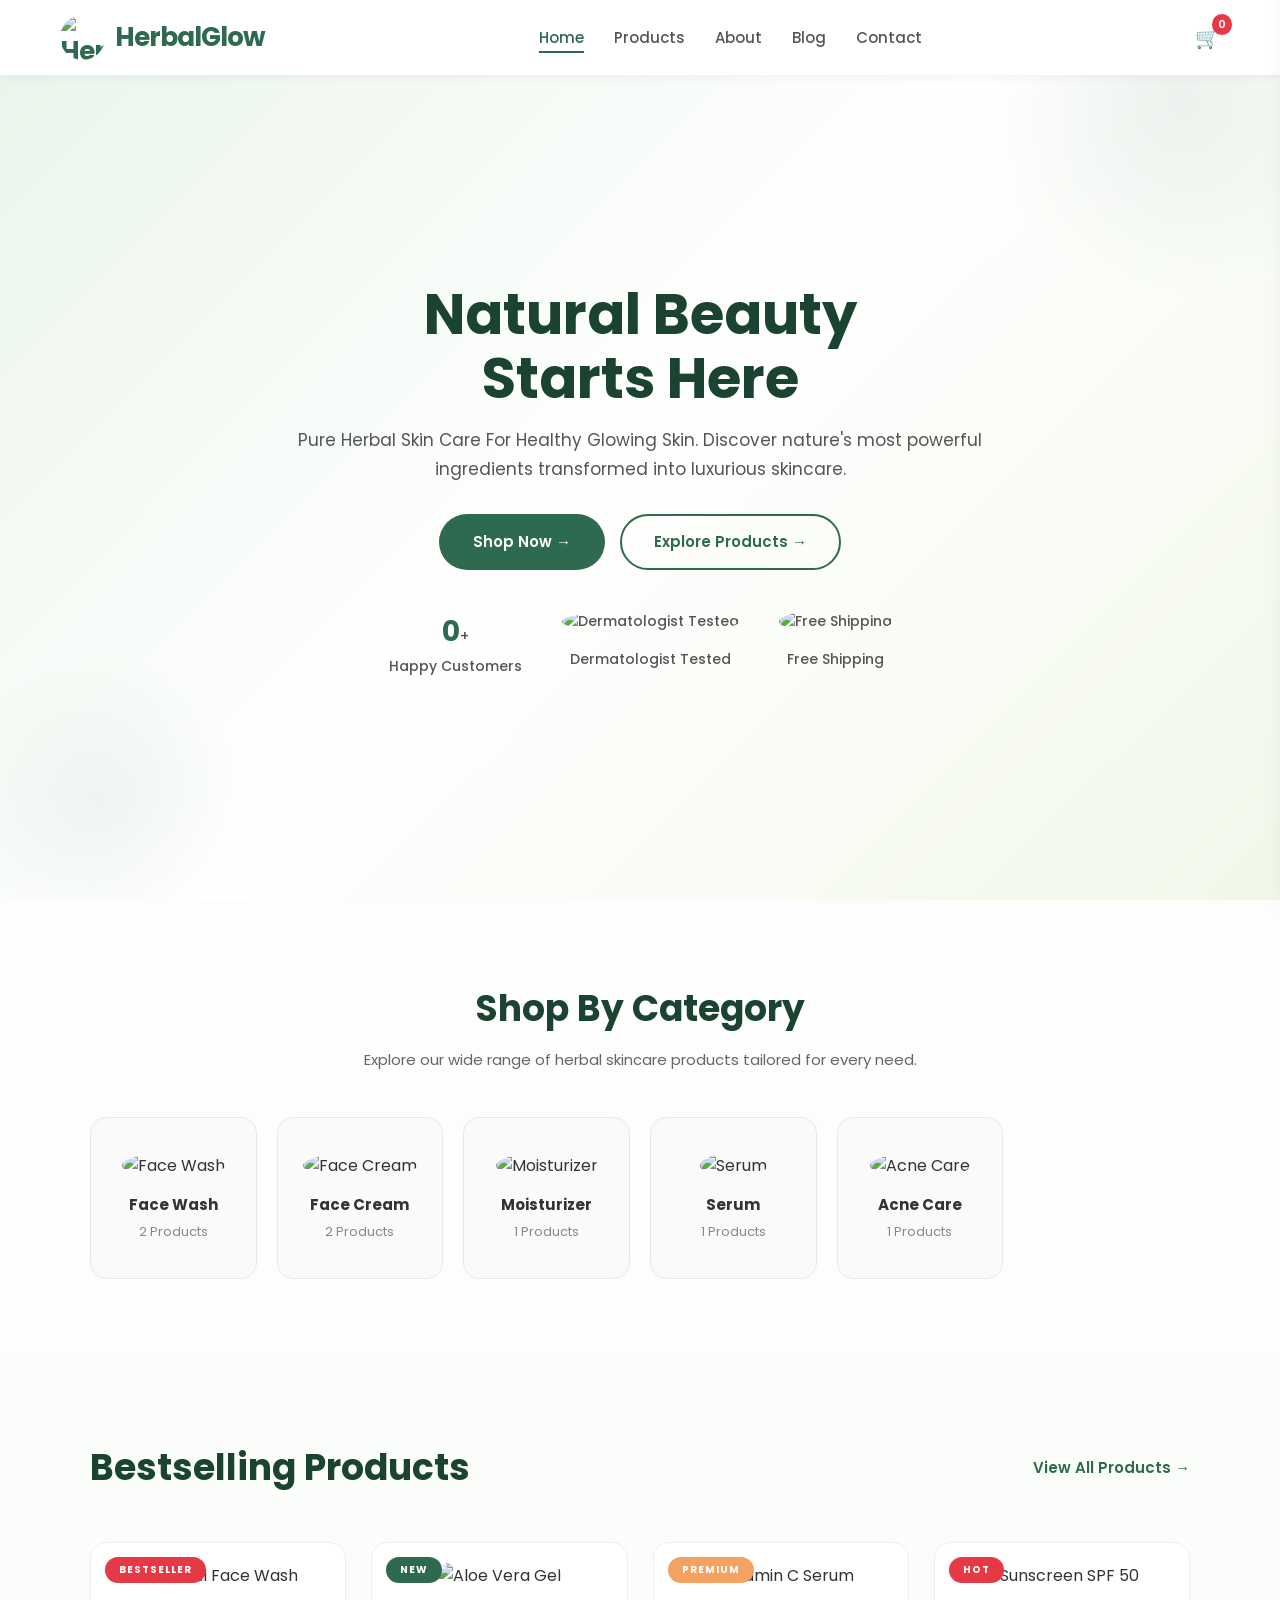
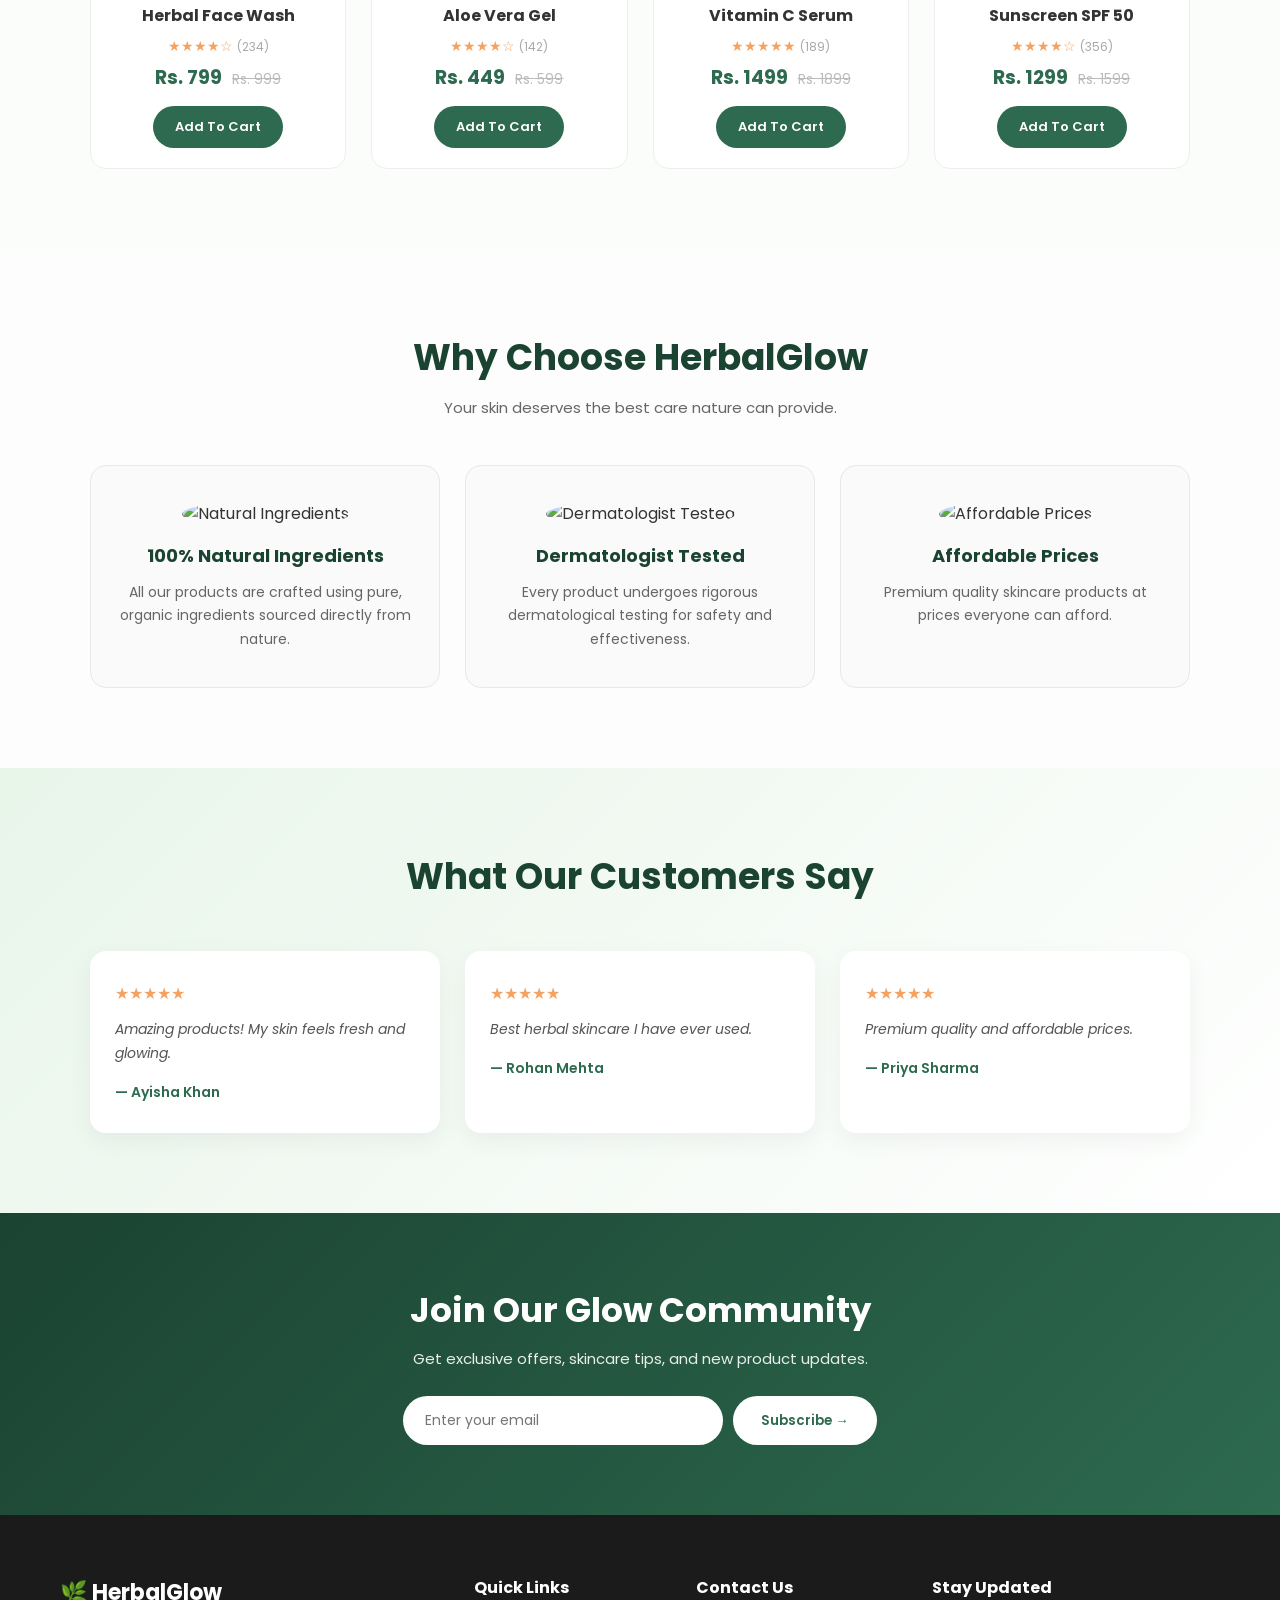
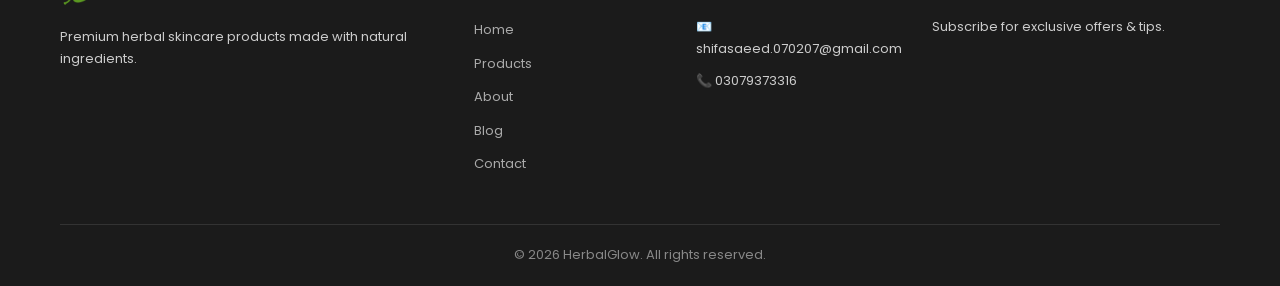
==== index.html @ adfb802a "Add files via upload" ====
<!DOCTYPE html>
<html lang="en">
<head>
<meta charset="UTF-8">
<meta name="viewport" content="width=device-width, initial-scale=1.0">
<title>HerbalGlow - Natural Beauty Starts Here</title>

<link rel="stylesheet" href="style.css">

<link href="https://fonts.googleapis.com/css2?family=Poppins:wght@300;400;500;600;700&display=swap" rel="stylesheet">
</head>

<body>

<!-- ================= NAVBAR ================= -->

<header>
<div class="navbar">

 <style> .logo{
  display: flex;
  align-items: center;
  gap: 10px;
}

.logo img{
  width: 45px;
  height: 45px;
  border-radius: 50%;
  object-fit: cover;
}</style>
  <h2 class="logo">

  <img src="images/logo.jpg" alt="HerbalGlow Logo">

  HerbalGlow

</h2>

  <nav>
    <ul class="nav-links">
      <li><a href="index.html" class="active">Home</a></li>
      <li><a href="products.html">Products</a></li>
      <li><a href="about.html">About</a></li>
      <li><a href="blog.html">Blog</a></li>
      <li><a href="contact.html">Contact</a></li>
    </ul>
  </nav>

  <div class="nav-icons">
    <div class="cart-icon" onclick="showCart()">
      🛒 <span id="cartCount">0</span>
    </div>

    <span class="hamburger" onclick="toggleMenu()">☰</span>
  </div>

</div>
</header>

<!-- ================= CART SIDEBAR ================= -->

<div class="cart-sidebar" id="cartSidebar">

  <div class="cart-header">
    <h3>Your Cart 🛒</h3>

    <span onclick="closeCart()" style="cursor:pointer;font-size:22px;">
      ✕
    </span>
  </div>

  <div class="cart-items" id="cartItems">
    <p style="color:#aaa;text-align:center;margin-top:40px;">
      Your cart is empty
    </p>
  </div>

  <div class="cart-total" id="cartTotal" style="display:none;">
    <strong>Total: Rs. <span id="totalPrice">0</span></strong>

    <button onclick="checkout()">Checkout</button>
  </div>

</div>

<div class="overlay" id="overlay" onclick="closeCart()"></div>

<!-- ================= HERO ================= -->

<section class="hero">

  <div class="hero-content">

    <h1>
      Natural Beauty<br>
      Starts Here
    </h1>

    <p>
      Pure Herbal Skin Care For Healthy Glowing Skin.
      Discover nature's most powerful ingredients transformed
      into luxurious skincare.
    </p>

    <div class="hero-buttons">

      <a href="products.html" class="btn btn-primary">
        Shop Now →
      </a>

      <a href="products.html" class="btn btn-outline">
        Explore Products →
      </a>

    </div>

    <div class="hero-stats">
     <style>.stat img{
   width: 70px;
  height: 70px;
  object-fit: cover;
  border-radius: 50%;
  margin-bottom: 15px;
}</style> 

      <div class="stat">
        <span class="stat-number" data-count="2000">0</span>+
        <br>
        Happy Customers
      </div>

      <div class="stat">
         <img src="images/tested.png" alt="Dermatologist Tested">
        <br>
        Dermatologist Tested
      </div>

      <div class="stat">
        <img src="images/shipping.png" alt="Free Shipping">
        <br>
        Free Shipping
      </div>

    </div>

  </div>

</section>

<!-- ================= CATEGORIES ================= -->

<section class="categories">

  <h2>Shop By Category</h2>

  <p>
    Explore our wide range of herbal skincare products
    tailored for every need.
  </p>

  <div class="category-grid">
    <style>.cat-card img{
  width: 80px;
  height: 80px;
  object-fit: cover;
  border-radius: 50%;
  margin-bottom: 15px;
}</style>

  <div class="cat-card" onclick="location.href='products.html?category=face'">

  <img src="images/facewash.jpg" alt="Face Wash">

  <h3>Face Wash</h3>

  <p>2 Products</p>

</div>

   <div class="cat-card" onclick="location.href='products.html?category=cream'">

  <img src="images/herbalcream.jpg" alt="Face Cream">

  <h3>Face Cream</h3>

  <p>2 Products</p>

</div>

   <div class="cat-card" onclick="location.href='products.html?category=moisturizer'">

  <img src="images/moisturizer.jpg" alt="Moisturizer">

  <h3>Moisturizer</h3>

  <p>1 Products</p>

</div>
   <div class="cat-card" onclick="location.href='products.html'">

  <img src="images/serum.jpg" alt="Serum">

  <h3>Serum</h3>

  <p>1 Products</p>

</div>

   <div class="cat-card" onclick="location.href='products.html'">

  <img src="images/acnecare.jpg" alt="Acne Care">

  <h3>Acne Care</h3>

  <p>1 Products</p>

</div>


  </div>

</section>

<!-- ================= BESTSELLERS ================= -->

<section class="bestsellers">

  <div class="section-header">

    <h2>Bestselling Products</h2>

    <a href="products.html" class="view-all">
      View All Products →
    </a>

  </div>

  <div class="product-grid">

    <!-- PRODUCT 1 -->

    <div class="product-card face">

      <span class="badge bestseller">
        BESTSELLER
      </span>

     <img
    src="images/facewash.jpg"
    alt="Herbal Face Wash"
  >

      <h3>Herbal Face Wash</h3>

      <div class="rating">
        ★★★★☆
        <small>(234)</small>
      </div>

      <p>
        <span class="sale-price">Rs. 799</span>

        <span class="original-price">
          Rs. 999
        </span>
      </p>

      <button onclick="addToCart('Herbal Face Wash',499)">
        Add To Cart
      </button>

    </div>

    <!-- PRODUCT 2 -->

    <div class="product-card cream">

      <span class="badge new">
        NEW
      </span>

      <img
        src="images/aloevera.jpg"
        alt="Aloe Vera Gel"
      >

      <h3>Aloe Vera Gel</h3>

      <div class="rating">
        ★★★★☆
        <small>(142)</small>
      </div>

      <p>
        <span class="sale-price">Rs. 449</span>

        <span class="original-price">
          Rs. 599
        </span>
      </p>

      <button onclick="addToCart('Aloe Vera Gel',449)">
        Add To Cart
      </button>

    </div>

    <!-- PRODUCT 3 -->

    <div class="product-card serum">

      <span class="badge premium">
        PREMIUM
      </span>

      <img
        src="images/vitaminc.jpg"
        alt="Vitamin C Serum"
      >

      <h3>Vitamin C Serum</h3>

      <div class="rating">
        ★★★★★
        <small>(189)</small>
      </div>

      <p>
        <span class="sale-price">Rs. 1499</span>
<span class="original-price">
          Rs. 1899
        </span> </p>
      <button onclick="addToCart('Vitamin C Serum',1499)">
        Add To Cart
      </button>

    </div>

    <!-- PRODUCT 4 -->

    <div class="product-card sun">

      <span class="badge bestseller">
        HOT
      </span>

      <img
        src="images/sunscreen.jpg"
        alt="Sunscreen SPF 50"
      >

      <h3>Sunscreen SPF 50</h3>

      <div class="rating">
        ★★★★☆
        <small>(356)</small>
      </div>

      <p>
        <span class="sale-price">Rs. 1299</span>

        <span class="original-price">
          Rs. 1599
        </span>
      </p>

      <button onclick="addToCart('Sunscreen SPF 50',1299)">
        Add To Cart
      </button>

    </div>

  </div>

</section>

<!-- ================= WHY US ================= -->

<section class="why-us">

  <h2>Why Choose HerbalGlow</h2>

  <p>
    Your skin deserves the best care nature can provide.
  </p>

  <div class="features-grid">
<style>.feature-card img{
  width: 70px;
  height: 70px;
  object-fit: cover;
  border-radius: 50%;
  margin-bottom: 15px;}</style>

    <div class="feature-card">
     <img src="images/natural.jpg" alt="Natural Ingredients">
      <h3>100% Natural Ingredients</h3>

      <p>
        All our products are crafted using pure,
        organic ingredients sourced directly from nature.
      </p>
    </div>

    <div class="feature-card">
      <img src="images/tested.jpg" alt="Dermatologist Tested">
      <h3>Dermatologist Tested</h3>

      <p>
        Every product undergoes rigorous dermatological testing
        for safety and effectiveness.
      </p>
    </div>

    <div class="feature-card">
      <img src="images/affordable.jpg" alt="Affordable Prices">
      <h3>Affordable Prices</h3>

      <p>
        Premium quality skincare products
        at prices everyone can afford.
      </p>
    </div>

  </div>

</section>

<!-- ================= TESTIMONIALS ================= -->

<section class="testimonials">

  <h2>What Our Customers Say</h2>

  <div class="testimonial-grid">

    <div class="testimonial-card">

      <div class="stars">★★★★★</div>

      <p>
        Amazing products! My skin feels fresh and glowing.
      </p>

      <h4>— Ayisha Khan</h4>

    </div>

    <div class="testimonial-card">

      <div class="stars">★★★★★</div>

      <p>
        Best herbal skincare I have ever used.
      </p>

      <h4>— Rohan Mehta</h4>

    </div>

    <div class="testimonial-card">

      <div class="stars">★★★★★</div>

      <p>
        Premium quality and affordable prices.
      </p>

      <h4>— Priya Sharma</h4>

    </div>

  </div>

</section>

<!-- ================= NEWSLETTER ================= -->

<section class="newsletter">

  <h2>Join Our Glow Community</h2>

  <p>
    Get exclusive offers, skincare tips,
    and new product updates.
  </p>

  <form class="newsletter-form">

    <input
      type="email"
      placeholder="Enter your email"
      required
    >

    <button type="submit">
      Subscribe →
    </button>

  </form>

</section>

<!-- ================= FOOTER ================= -->

<footer>

  <div class="footer-content">

    <div class="footer-col">

      <h3>🌿 HerbalGlow</h3>

      <p>
        Premium herbal skincare products made
        with natural ingredients.
      </p>

    </div>

    <div class="footer-col">

      <h4>Quick Links</h4>

      <ul>
        <li><a href="index.html">Home</a></li>
        <li><a href="products.html">Products</a></li>
        <li><a href="about.html">About</a></li>
        <li><a href="blog.html">Blog</a></li>
        <li><a href="contact.html">Contact</a></li>
      </ul>

    </div>

    <div class="footer-col">

      <h4>Contact Us</h4>

      <p>📧 
        shifasaeed.070207@gmail.com</p>
      <p>📞 03079373316</p>

    </div>

    <div class="footer-col">

      <h4>Stay Updated</h4>

      <p>
        Subscribe for exclusive offers & tips.
      </p>

    </div>

  </div>

  <div class="footer-bottom">

    <p>
      © 2026 HerbalGlow. All rights reserved.
    </p>

  </div>

</footer>

<script src="script.js"></script>

</body>
</html>
---- style.css ----
* {
  margin: 0;
  padding: 0;
  box-sizing: border-box;
  font-family: 'Poppins', sans-serif;
}

html { scroll-behavior: smooth; }

body {
  background: #fdfdfd;
  color: #333;
  line-height: 1.6;
  overflow-x: hidden;
}

/* ========== NAVBAR ========== */
.navbar {
  display: flex;
  justify-content: space-between;
  align-items: center;
  padding: 15px 60px;
  background: rgba(255,255,255,0.97);
  position: fixed;
  width: 100%;
  top: 0;
  z-index: 1000;
  box-shadow: 0 2px 10px rgba(0,0,0,0.05);
  backdrop-filter: blur(10px);
  transition: 0.3s;
}

.logo {
  font-size: 26px;
  font-weight: 700;
  color: #2d6a4f;
  letter-spacing: -1px;
  cursor: pointer;
}

.nav-links {
  display: flex;
  gap: 30px;
  list-style: none;
}

.nav-links a {
  text-decoration: none;
  color: #555;
  font-weight: 500;
  font-size: 15px;
  transition: 0.3s;
  position: relative;
}

.nav-links a::after {
  content: '';
  position: absolute;
  bottom: -5px;
  left: 0;
  width: 0;
  height: 2px;
  background: #2d6a4f;
  transition: 0.3s;
}

.nav-links a:hover::after,
.nav-links a.active::after { width: 100%; }

.nav-links a:hover,
.nav-links a.active { color: #2d6a4f; }

.nav-icons {
  display: flex;
  align-items: center;
  gap: 20px;
  font-size: 20px;
}

.cart-icon {
  position: relative;
  cursor: pointer;
  transition: 0.3s;
}

.cart-icon:hover { transform: scale(1.1); }

#cartCount {
  position: absolute;
  top: -8px;
  right: -12px;
  background: #e63946;
  color: white;
  font-size: 11px;
  padding: 2px 6px;
  border-radius: 50%;
  font-weight: 600;
}

.hamburger { display: none; font-size: 24px; cursor: pointer; }

/* ========== CART SIDEBAR ========== */
.cart-sidebar {
  position: fixed;
  top: 0;
  right: -400px;
  width: 380px;
  height: 100vh;
  background: white;
  z-index: 2000;
  box-shadow: -5px 0 30px rgba(0,0,0,0.15);
  transition: 0.4s ease;
  display: flex;
  flex-direction: column;
}
.cat-card img{
  width: 45px;
  height: 45px;
}
.cart-sidebar.open { right: 0; }

.cart-header {
  display: flex;
  justify-content: space-between;
  align-items: center;
  padding: 20px;
  border-bottom: 1px solid #eee;
}

.cart-items {
  flex: 1;
  overflow-y: auto;
  padding: 20px;
}

.cart-item {
  display: flex;
  gap: 12px;
  align-items: center;
  margin-bottom: 15px;
  padding-bottom: 15px;
  border-bottom: 1px solid #f0f0f0;
}

.cart-item img { width: 60px; height: 60px; border-radius: 8px; object-fit: cover; }
.cart-item-info { flex: 1; }
.cart-item-info h4 { font-size: 14px; }
.cart-item-info p { font-size: 13px; color: #2d6a4f; font-weight: 600; }
.cart-item-remove { color: #e63946; cursor: pointer; font-size: 18px; }

.cart-total {
  padding: 20px;
  border-top: 2px solid #eee;
  text-align: center;
}

.cart-total button {
  display: block;
  width: 100%;
  margin-top: 10px;
  padding: 12px;
  background: #2d6a4f;
  color: white;
  border: none;
  border-radius: 8px;
  cursor: pointer;
  font-weight: 600;
  font-size: 16px;
  transition: 0.3s;
}

.cart-total button:hover { background: #1b4332; }

.overlay {
  position: fixed;
  top: 0; left: 0;
  width: 100%; height: 100%;
  background: rgba(0,0,0,0.5);
  z-index: 1500;
  display: none;
}

.overlay.show { display: block; }

/* ========== PAGE HEADER ========== */
.page-header {
  padding: 130px 20px 50px;
  text-align: center;
  background: linear-gradient(135deg, #e8f5e9 0%, #ffffff 100%);
}

.page-header h1 {
  font-size: 40px;
  color: #1b4332;
  margin-bottom: 5px;
}

.page-header p { color: #888; font-size: 14px; }

/* ========== HERO ========== */
.hero {
  min-height: 100vh;
  display: flex;
  align-items: center;
  justify-content: center;
  text-align: center;
  background: linear-gradient(135deg, #e8f5e9 0%, #ffffff 50%, #f1f8e9 100%);
  padding: 120px 20px 60px;
  position: relative;
  overflow: hidden;
}

.hero::before {
  content: '';
  position: absolute;
  width: 400px; height: 400px;
  background: radial-gradient(circle, rgba(45,106,79,0.08) 0%, transparent 70%);
  top: -100px; right: -100px;
  border-radius: 50%;
  animation: float 6s ease-in-out infinite;
}

.hero::after {
  content: '';
  position: absolute;
  width: 300px; height: 300px;
  background: radial-gradient(circle, rgba(45,106,79,0.06) 0%, transparent 70%);
  bottom: -50px; left: -50px;
  border-radius: 50%;
  animation: float 8s ease-in-out infinite reverse;
}

@keyframes float {
  0%, 100% { transform: translateY(0) scale(1); }
  50% { transform: translateY(-30px) scale(1.05); }
}

.hero-content {
  max-width: 750px;
  position: relative;
  z-index: 1;
  animation: fadeInUp 1s ease;
}

.hero h1 {
  font-size: 56px;
  font-weight: 700;
  color: #1b4332;
  margin-bottom: 15px;
  line-height: 1.15;
}

.hero p {
  font-size: 17px;
  color: #555;
  margin-bottom: 30px;
  line-height: 1.7;
}

.hero-buttons {
  display: flex;
  gap: 15px;
  justify-content: center;
  flex-wrap: wrap;
  margin-bottom: 40px;
}

.btn {
  padding: 14px 32px;
  border-radius: 50px;
  font-weight: 600;
  font-size: 15px;
  text-decoration: none;
  transition: all 0.3s ease;
  border: 2px solid transparent;
  cursor: pointer;
}

.btn-primary {
  background: #2d6a4f;
  color: white;
}

.btn-primary:hover {
  background: #1b4332;
  transform: translateY(-3px);
  box-shadow: 0 12px 30px rgba(45,106,79,0.35);
}

.btn-outline {
  border-color: #2d6a4f;
  color: #2d6a4f;
  background: transparent;
}

.btn-outline:hover {
  background: #2d6a4f;
  color: white;
  transform: translateY(-3px);
}

.hero-stats {
  display: flex;
  gap: 40px;
  justify-content: center;
  flex-wrap: wrap;
}

.stat {
  font-size: 14px;
  color: #555;
  font-weight: 500;
  text-align: center;
}

.stat-number {
  font-size: 28px;
  font-weight: 700;
  color: #2d6a4f;
}

/* ========== CATEGORIES ========== */
.categories {
  padding: 80px 60px;
  text-align: center;
}

.categories h2 {
  font-size: 36px;
  color: #1b4332;
  margin-bottom: 10px;
}

.categories > p { color: #666; margin-bottom: 45px; font-size: 15px; }

.category-grid {
  display: grid;
  grid-template-columns: repeat(6, 1fr);
  gap: 20px;
  max-width: 1100px;
  margin: auto;
}

.cat-card {
  background: #f9faf9;
  padding: 35px 15px;
  border-radius: 16px;
  cursor: pointer;
  transition: all 0.3s ease;
  border: 1px solid #e8e8e8;
}

.cat-card:hover {
  transform: translateY(-10px);
  box-shadow: 0 20px 40px rgba(0,0,0,0.1);
  border-color: #2d6a4f;
  background: white;
}

.cat-card span { font-size: 42px; display: block; margin-bottom: 12px; }
.cat-card h3 { font-size: 15px; color: #333; margin-bottom: 5px; }
.cat-card p { font-size: 13px; color: #888; }

/* ========== BESTSELLERS / PRODUCT GRID ========== */
.bestsellers {
  padding: 80px 60px;
  background: #fafdfa;
}

.section-header {
  display: flex;
  justify-content: space-between;
  align-items: center;
  max-width: 1100px;
  margin: 0 auto 45px;
}

.section-header h2 { font-size: 36px; color: #1b4332; }

.view-all {
  color: #2d6a4f;
  text-decoration: none;
  font-weight: 600;
  font-size: 15px;
  transition: 0.3s;
}

.view-all:hover { color: #1b4332; text-decoration: underline; }

.product-grid {
  display: grid;
  grid-template-columns: repeat(4, 1fr);
  gap: 25px;
  max-width: 1100px;
  margin: auto;
}

.product-card {
  background: white;
  border-radius: 16px;
  padding: 20px;
  text-align: center;
  position: relative;
  transition: all 0.3s ease;
  border: 1px solid #eee;
  overflow: hidden;
}

.product-card:hover {
  transform: translateY(-10px);
  box-shadow: 0 20px 40px rgba(0,0,0,0.12);
}

.product-card img {
  width: 100%;
  border-radius: 12px;
  margin-bottom: 15px;
  transition: 0.3s;
}

.product-card:hover img { transform: scale(1.05); }

.badge {
  position: absolute;
  top: 14px;
  left: 14px;
  padding: 5px 14px;
  border-radius: 20px;
  font-size: 10px;
  font-weight: 700;
  color: white;
  text-transform: uppercase;
  letter-spacing: 1px;
  z-index: 2;
}

.bestseller { background: #e63946; }
.new { background: #2d6a4f; }
.premium { background: #f4a261; }

.product-card h3 { font-size: 16px; color: #333; margin-bottom: 6px; }

.rating { color: #f4a261; font-size: 14px; margin-bottom: 6px; }
.rating small { color: #aaa; font-size: 12px; }

.sale-price {
  font-size: 19px;
  font-weight: 700;
  color: #2d6a4f;
}

.original-price {
  font-size: 14px;
  color: #bbb;
  text-decoration: line-through;
  margin-left: 6px;
}

.product-card button {
  margin-top: 12px;
  padding: 11px 22px;
  background: #2d6a4f;
  color: white;
  border: none;
  border-radius: 50px;
  cursor: pointer;
  font-weight: 600;
  font-size: 13px;
  transition: all 0.3s ease;
}

.product-card button:hover {
  background: #1b4332;
  transform: scale(1.05);
  box-shadow: 0 6px 20px rgba(45,106,79,0.3);
}

/* ========== WHY US ========== */
.why-us {
  padding: 80px 60px;
  text-align: center;
}

.why-us h2 { font-size: 36px; color: #1b4332; margin-bottom: 10px; }
.why-us > p { color: #666; margin-bottom: 45px; font-size: 15px; }

.features-grid {
  display: grid;
  grid-template-columns: repeat(3, 1fr);
  gap: 25px;
  max-width: 1100px;
  margin: auto;
}

.feature-card {
  background: #f9faf9;
  padding: 35px 25px;
  border-radius: 16px;
  transition: all 0.3s ease;
  border: 1px solid #e8e8e8;
}

.feature-card:hover {
  transform: translateY(-8px);
  box-shadow: 0 16px 35px rgba(0,0,0,0.08);
  background: white;
  border-color: #2d6a4f;
}

.feature-card span { font-size: 44px; display: block; margin-bottom: 14px; }
.feature-card h3 { font-size: 18px; color: #1b4332; margin-bottom: 10px; }
.feature-card p { font-size: 14px; color: #666; line-height: 1.7; }

/* ========== TESTIMONIALS ========== */
.testimonials {
  padding: 80px 60px;
  background: linear-gradient(135deg, #e8f5e9 0%, #ffffff 100%);
  text-align: center;
}

.testimonials h2 { font-size: 36px; color: #1b4332; margin-bottom: 45px; }

.testimonial-grid {
  display: grid;
  grid-template-columns: repeat(3, 1fr);
  gap: 25px;
  max-width: 1100px;
  margin: auto;
}

.testimonial-card {
  background: white;
  padding: 30px 25px;
  border-radius: 16px;
  text-align: left;
  box-shadow: 0 8px 25px rgba(0,0,0,0.05);
  transition: 0.3s;
}

.testimonial-card:hover { transform: translateY(-6px); box-shadow: 0 15px 35px rgba(0,0,0,0.1); }

.stars { color: #f4a261; margin-bottom: 12px; font-size: 16px; }

.testimonial-card p {
  font-size: 14px;
  color: #555;
  font-style: italic;
  margin-bottom: 15px;
  line-height: 1.7;
}

.testimonial-card h4 { color: #2d6a4f; font-weight: 600; font-size: 14px; }

/* ========== BLOG PREVIEW ========== */
.blog-preview {
  padding: 80px 60px;
  text-align: center;
}

.blog-preview h2 { font-size: 36px; color: #1b4332; margin-bottom: 45px; }

.blog-grid {
  display: grid;
  grid-template-columns: repeat(3, 1fr);
  gap: 25px;
  max-width: 1100px;
  margin: auto;
}

.blog-card {
  background: white;
  border-radius: 16px;
  overflow: hidden;
  text-align: left;
  border: 1px solid #eee;
  transition: all 0.3s ease;
}

.blog-card:hover {
  transform: translateY(-8px);
  box-shadow: 0 16px 35px rgba(0,0,0,0.1);
}

.blog-card img {
  width: 100%;
  height: 200px;
  object-fit: cover;
  transition: 0.3s;
}

.blog-card:hover img { transform: scale(1.05); }

.blog-card-content { padding: 20px; }

.blog-card-content h3 {
  font-size: 17px;
  color: #1b4332;
  margin-bottom: 8px;
}

.blog-card-content p {
  font-size: 13px;
  color: #666;
  margin-bottom: 12px;
  line-height: 1.6;
}

.blog-card-content span {
  font-size: 12px;
  color: #2d6a4f;
  font-weight: 500;
  display: block;
}

.blog-card-content small { color: #aaa; font-size: 11px; }

/* ========== NEWSLETTER ========== */
.newsletter {
  padding: 70px 60px;
  background: linear-gradient(135deg, #1b4332 0%, #2d6a4f 100%);
  text-align: center;
  color: white;
}

.newsletter h2 { font-size: 34px; margin-bottom: 10px; }
.newsletter p { margin-bottom: 25px; opacity: 0.9; font-size: 15px; }

.newsletter-form {
  display: flex;
  gap: 10px;
  justify-content: center;
  flex-wrap: wrap;
}

.newsletter-form input {
  padding: 14px 22px;
  border-radius: 50px;
  border: none;
  width: 320px;
  font-size: 14px;
  outline: none;
}

.newsletter-form button {
  padding: 14px 28px;
  background: white;
  color: #2d6a4f;
  border: none;
  border-radius: 50px;
  font-weight: 600;
  cursor: pointer;
  transition: all 0.3s ease;
}

.newsletter-form button:hover {
  background: #e8f5e9;
  transform: scale(1.05);
}

.newsletter small {
  display: block;
  margin-top: 15px;
  opacity: 0.7;
  font-size: 12px;
}

/* ========== FAQ ========== */
.faq {
  padding: 80px 60px;
  max-width: 800px;
  margin: auto;
}

.faq h2 { font-size: 36px; color: #1b4332; text-align: center; margin-bottom: 45px; }

.faq-list details {
  background: #f9faf9;
  padding: 20px 24px;
  border-radius: 12px;
  margin-bottom: 10px;
  cursor: pointer;
  border: 1px solid #e8e8e8;
  transition: 0.3s;
}

.faq-list details:hover { border-color: #2d6a4f; }

.faq-list summary {
  font-weight: 600;
  color: #333;
  font-size: 15px;
  list-style: none;
}

.faq-list summary::-webkit-details-marker { display: none; }

.faq-list details p {
  margin-top: 12px;
  font-size: 14px;
  color: #666;
  line-height: 1.7;
}

/* ========== PRODUCTS PAGE ========== */
.products-page {
  display: flex;
  gap: 30px;
  padding: 60px;
  max-width: 1300px;
  margin: auto;
}

.sidebar {
  width: 260px;
  flex-shrink: 0;
}

.sidebar h3 {
  font-size: 18px;
  color: #1b4332;
  margin-bottom: 15px;
  margin-top: 25px;
}

.sidebar h3:first-child { margin-top: 0; }

.filter-list { list-style: none; }

.filter-list li { margin-bottom: 8px; }

.filter-btn {
  width: 100%;
  padding: 10px 15px;
  text-align: left;
  background: #f5f5f5;
  border: none;
  border-radius: 8px;
  cursor: pointer;
  font-size: 13px;
  transition: 0.3s;
  color: #555;
}

.filter-btn:hover,
.filter-btn.active {
  background: #2d6a4f;
  color: white;
}

.sidebar input[type="range"] { width: 100%; margin: 10px 0; accent-color: #2d6a4f; }

.sidebar label { font-size: 13px; color: #555; cursor: pointer; display: block; margin-bottom: 5px; }
.sidebar input[type="checkbox"] { margin-right: 8px; accent-color: #2d6a4f; }

.products-grid {
  flex: 1;
  display: grid;
  grid-template-columns: repeat(3, 1fr);
  gap: 22px;
}

/* ========== ABOUT PAGE ========== */
.about-page { max-width: 1100px; margin: auto; padding: 60px; }

.about-hero {
  display: flex;
  gap: 50px;
  align-items: center;
  margin-bottom: 70px;
}

.about-text { flex: 1; }

.about-text h2 { font-size: 34px; color: #1b4332; margin-bottom: 20px; }

.about-text p {
  font-size: 15px;
  color: #555;
  margin-bottom: 15px;
  line-height: 1.8;
}

.about-text blockquote {
  font-size: 18px;
  color: #2d6a4f;
  font-style: italic;
  border-left: 4px solid #2d6a4f;
  padding-left: 20px;
  margin: 20px 0;
}

.about-stat {
  font-size: 16px;
  font-weight: 600;
  color: #1b4332;
  margin-top: 20px;
}

.about-stat span { font-size: 36px; color: #2d6a4f; display: block; }

.about-image { flex: 1; }

.about-image img {
  width: 100%;
  border-radius: 20px;
  box-shadow: 0 20px 40px rgba(0,0,0,0.1);
}

.values-section { text-align: center; margin-bottom: 60px; }

.values-section h2 { font-size: 34px; color: #1b4332; margin-bottom: 10px; }
.values-section > p { color: #666; margin-bottom: 40px; }

.values-grid {
  display: grid;
  grid-template-columns: repeat(4, 1fr);
  gap: 22px;
}

.value-card {
  background: #f9faf9;
  padding: 30px 20px;
  border-radius: 16px;
  transition: 0.3s;
  border: 1px solid #e8e8e8;
}

.value-card:hover { transform: translateY(-8px); box-shadow: 0 15px 30px rgba(0,0,0,0.08); }

.value-card span { font-size: 40px; display: block; margin-bottom: 12px; }
.value-card h3 { font-size: 17px; color: #1b4332; margin-bottom: 8px; }
.value-card p { font-size: 13px; color: #666; }

.contact-cta {
  text-align: center;
  padding: 40px;
  background: #e8f5e9;
  border-radius: 16px;
}

.contact-cta h2 { color: #1b4332; margin-bottom: 10px; }
.contact-cta p { color: #555; margin-bottom: 5px; }

/* ========== BLOG PAGE ========== */
.blog-page { padding: 60px; }
.blog-grid-full {
  display: grid;
  grid-template-columns: repeat(2, 1fr);
  gap: 30px;
  max-width: 1100px;
  margin: auto;
}

/* ========== CONTACT PAGE ========== */
.contact-page { padding: 60px; }
.contact-container {
  display: flex;
  gap: 50px;
  max-width: 1100px;
  margin: auto;
}

.contact-info { flex: 1; }

.contact-info h2 { font-size: 32px; color: #1b4332; margin-bottom: 15px; }
.contact-info > p { color: #666; margin-bottom: 30px; font-size: 14px; }

.contact-details { margin-bottom: 30px; }

.contact-item {
  display: flex;
  gap: 15px;
  align-items: flex-start;
  margin-bottom: 20px;
}

.contact-item span { font-size: 28px; }

.contact-item h4 { font-size: 16px; color: #333; }
.contact-item p { font-size: 14px; color: #666; }

.social-links-contact h4 { margin-bottom: 10px; color: #333; }
.social-links-contact a {
  display: inline-block;
  margin-right: 12px;
  color: #2d6a4f;
  text-decoration: none;
  font-weight: 500;
}

.contact-form {
  flex: 1;
  background: #f9faf9;
  padding: 35px;
  border-radius: 16px;
}

.contact-form form {
  display: flex;
  flex-direction: column;
  gap: 15px;
}

.contact-form label { font-weight: 600; font-size: 14px; color: #333; }

.contact-form input,
.contact-form textarea {
  padding: 13px 16px;
  border: 1px solid #ddd;
  border-radius: 10px;
  font-size: 14px;
  outline: none;
  transition: 0.3s;
}

.contact-form input:focus,
.contact-form textarea:focus { border-color: #2d6a4f; box-shadow: 0 0 0 3px rgba(45,106,79,0.1); }

/* ========== FOOTER ========== */
footer {
  background: #1b1b1b;
  color: #ccc;
  padding: 60px 60px 20px;
}

.footer-content {
  display: grid;
  grid-template-columns: 2fr 1fr 1fr 1.5fr;
  gap: 30px;
  max-width: 1200px;
  margin: auto;
}

.footer-col h3,
.footer-col h4 { color: white; margin-bottom: 15px; }
.footer-col h3 { font-size: 22px; }
.footer-col p { font-size: 13px; margin-bottom: 10px; line-height: 1.7; }

.social-links { display: flex; gap: 15px; flex-wrap: wrap; margin-top: 10px; }
.social-links a {
  color: #aaa;
  text-decoration: none;
  font-size: 13px;
  transition: 0.3s;
}

.social-links a:hover { color: #2d6a4f; }

.footer-col ul { list-style: none; }
.footer-col ul li { margin-bottom: 8px; }

.footer-col ul a {
  color: #aaa;
  text-decoration: none;
  font-size: 13px;
  transition: 0.3s;
}

.footer-col ul a:hover { color: white; }

.footer-newsletter {
  display: flex;
  gap: 8px;
}

.footer-newsletter input {
  padding: 10px 14px;
  border-radius: 8px;
  border: none;
  flex: 1;
  font-size: 13px;
  outline: none;
}

.footer-newsletter button {
  padding: 10px 16px;
  background: #2d6a4f;
  color: white;
  border: none;
  border-radius: 8px;
  cursor: pointer;
  transition: 0.3s;
}

.footer-newsletter button:hover { background: #1b4332; }

.footer-bottom {
  text-align: center;
  margin-top: 40px;
  padding-top: 20px;
  border-top: 1px solid #333;
  font-size: 13px;
  color: #888;
}

/* ========== NOTIFICATION ========== */
.toast {
  position: fixed;
  bottom: 30px;
  right: 30px;
  background: #1b4332;
  color: white;
  padding: 14px 24px;
  border-radius: 12px;
  font-weight: 600;
  z-index: 9999;
  animation: slideInToast 0.4s ease;
  box-shadow: 0 10px 30px rgba(0,0,0,0.25);
}

@keyframes slideInToast {
  from { opacity: 0; transform: translateX(120px); }
  to { opacity: 1; transform: translateX(0); }
}

@keyframes slideOutToast {
  from { opacity: 1; transform: translateX(0); }
  to { opacity: 0; transform: translateX(120px); }
}

@keyframes fadeInUp {
  from { opacity: 0; transform: translateY(40px); }
  to { opacity: 1; transform: translateY(0); }
}

/* ========== RESPONSIVE ========== */
@media (max-width: 1024px) {
  .category-grid { grid-template-columns: repeat(3, 1fr); }
  .product-grid { grid-template-columns: repeat(2, 1fr); }
  .products-grid { grid-template-columns: repeat(2, 1fr); }
  .features-grid { grid-template-columns: repeat(2, 1fr); }
  .testimonial-grid { grid-template-columns: 1fr; }
  .blog-grid { grid-template-columns: 1fr; }
  .blog-grid-full { grid-template-columns: 1fr; }
  .footer-content { grid-template-columns: 1fr 1fr; }
  .values-grid { grid-template-columns: repeat(2, 1fr); }
  .about-hero { flex-direction: column; }
  .contact-container { flex-direction: column; }
  .products-page { flex-direction: column; }
  .sidebar { width: 100%; }
}

@media (max-width: 768px) {
  .navbar { padding: 15px 20px; }
  .nav-links {
    display: none;
    flex-direction: column;
    position: absolute;
    top: 70px;
    left: 0;
    width: 100%;
    background: white;
    padding: 20px;
    box-shadow: 0 10px 20px rgba(0,0,0,0.1);
  }
  .nav-links.active { display: flex; }
  .hamburger { display: block; }
  .hero h1 { font-size: 38px; }
  .hero-stats { gap: 20px; }
  .categories, .bestsellers, .why-us, .testimonials, .blog-preview, .newsletter, .faq,
  .products-page, .about-page, .blog-page, .contact-page { padding: 40px 20px; }
  .category-grid { grid-template-columns: repeat(2, 1fr); gap: 12px; }
  .product-grid { grid-template-columns: 1fr; max-width: 350px; margin: auto; }
  .products-grid { grid-template-columns: 1fr; }
  .features-grid { grid-template-columns: 1fr; }
  .values-grid { grid-template-columns: 1fr; }
  .section-header { flex-direction: column; gap: 10px; text-align: center; }
  .footer-content { grid-template-columns: 1fr; }
  .cart-sidebar { width: 300px; }
}
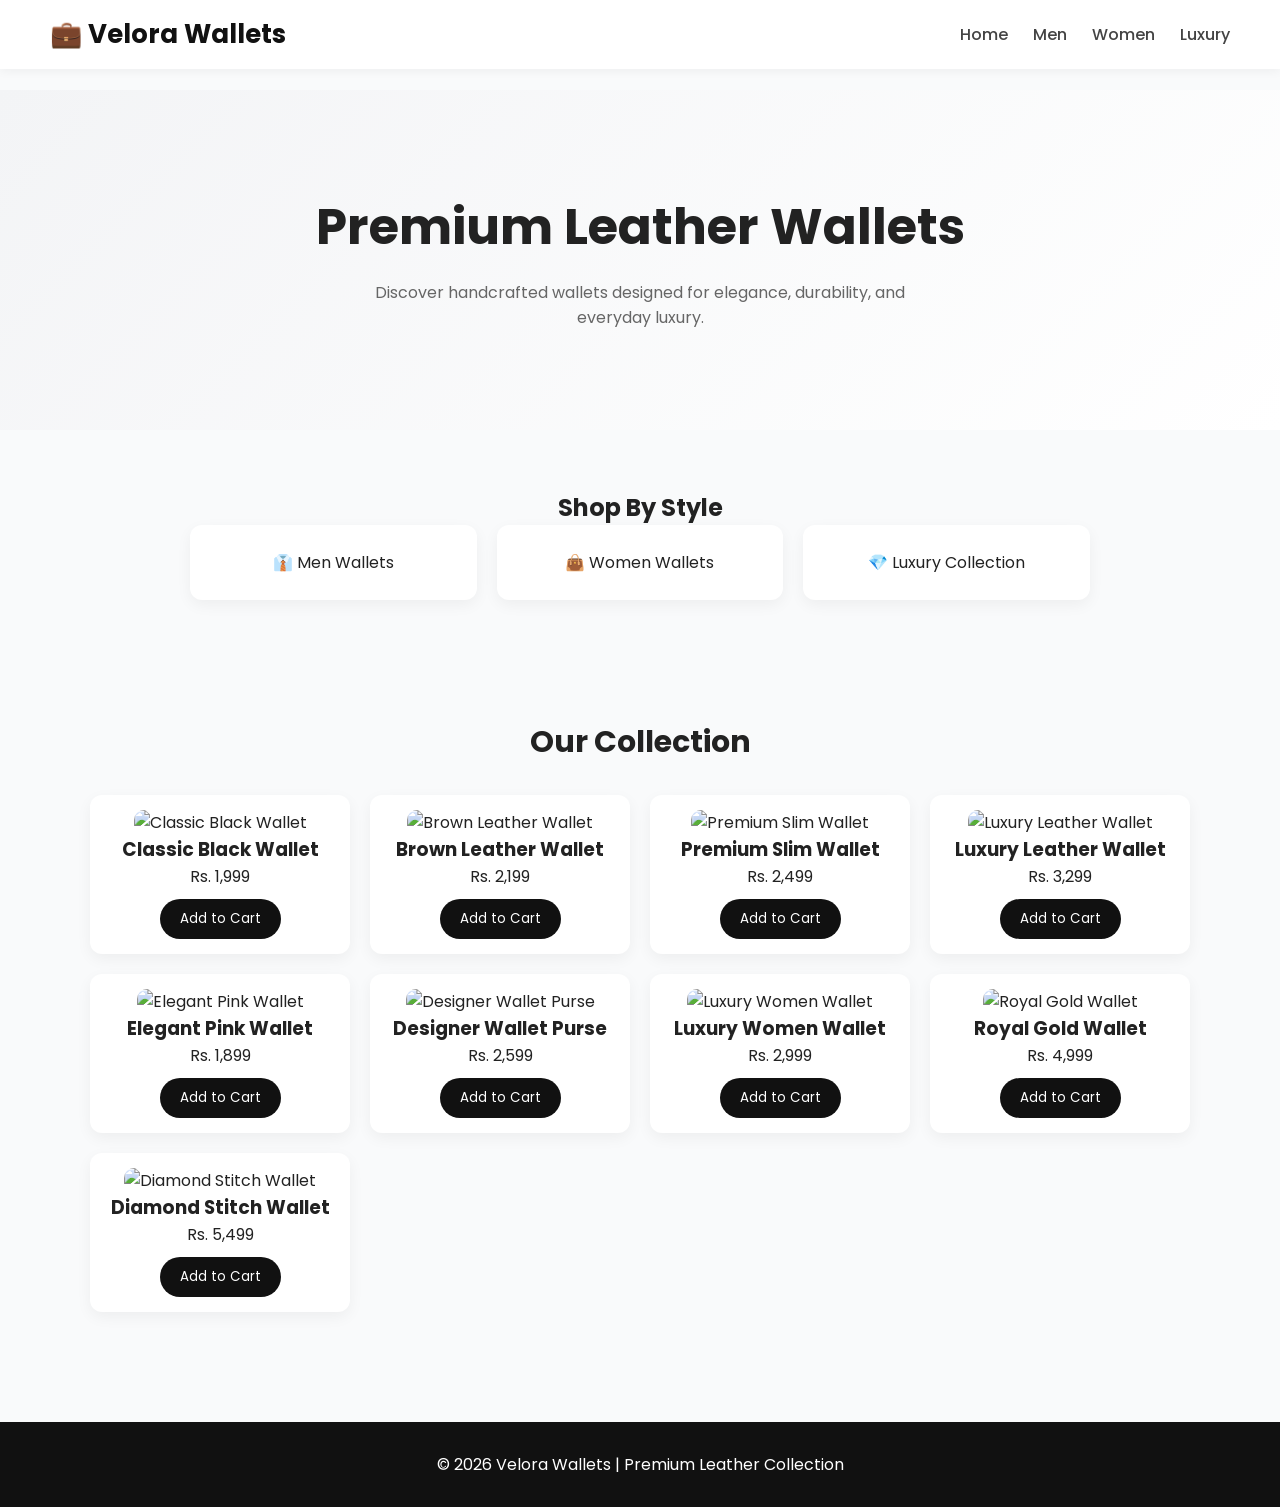
==== commit 8840c58c: "Add files via upload" ====
--- a/index.html
+++ b/index.html
@@ -3,829 +3,305 @@
 <head>
 <meta charset="UTF-8">
 <meta name="viewport" content="width=device-width, initial-scale=1.0">
-<title>HerbalGlow - Natural Beauty Starts Here</title>
-
-<link rel="stylesheet" href="style.css">
+<title>Velora Wallets - Premium Leather Wallets</title>
 
 <link href="https://fonts.googleapis.com/css2?family=Poppins:wght@300;400;500;600;700&display=swap" rel="stylesheet">
+
+<style>
+
+*{
+  margin:0;
+  padding:0;
+  box-sizing:border-box;
+  font-family:'Poppins',sans-serif;
+}
+
+body{
+  background:#f9fafb;
+  color:#222;
+}
+
+/* NAVBAR */
+.navbar{
+  display:flex;
+  justify-content:space-between;
+  align-items:center;
+  padding:15px 50px;
+  background:white;
+  position:fixed;
+  width:100%;
+  top:0;
+  box-shadow:0 2px 10px rgba(0,0,0,0.05);
+  z-index:1000;
+}
+
+.logo{
+  font-size:26px;
+  font-weight:700;
+  color:#111;
+}
+
+.nav-links{
+  display:flex;
+  gap:25px;
+  list-style:none;
+}
+
+.nav-links a{
+  text-decoration:none;
+  color:#444;
+  font-weight:500;
+}
+
+.nav-links a:hover{
+  color:#000;
+}
+
+/* HERO */
+.hero{
+  margin-top:90px;
+  padding:100px 20px;
+  text-align:center;
+  background:linear-gradient(135deg,#f3f4f6,#ffffff);
+}
+
+.hero h1{
+  font-size:50px;
+  margin-bottom:15px;
+}
+
+.hero p{
+  max-width:600px;
+  margin:auto;
+  color:#666;
+}
+
+/* CATEGORIES */
+.categories{
+  padding:60px 20px;
+  text-align:center;
+}
+
+.category-grid{
+  display:grid;
+  grid-template-columns:repeat(3,1fr);
+  gap:20px;
+  max-width:900px;
+  margin:auto;
+}
+
+.cat{
+  padding:25px;
+  background:white;
+  border-radius:12px;
+  cursor:pointer;
+  box-shadow:0 5px 15px rgba(0,0,0,0.05);
+}
+
+.cat:hover{
+  transform:translateY(-5px);
+}
+
+/* PRODUCTS */
+.products{
+  padding:60px 20px;
+}
+
+.section-title{
+  text-align:center;
+  margin-bottom:30px;
+  font-size:30px;
+}
+
+.grid{
+  display:grid;
+  grid-template-columns:repeat(4,1fr);
+  gap:20px;
+  max-width:1100px;
+  margin:auto;
+}
+
+.card{
+  background:white;
+  border-radius:12px;
+  padding:15px;
+  text-align:center;
+  box-shadow:0 5px 15px rgba(0,0,0,0.05);
+}
+
+.card img{
+  width:100%;
+  border-radius:10px;
+  height:200px;
+  object-fit:cover;
+}
+
+.card button{
+  margin-top:10px;
+  padding:10px 20px;
+  border:none;
+  background:#111;
+  color:white;
+  border-radius:25px;
+  cursor:pointer;
+}
+
+/* FOOTER */
+footer{
+  text-align:center;
+  padding:30px;
+  background:#111;
+  color:white;
+  margin-top:50px;
+}
+
+@media(max-width:768px){
+  .grid{grid-template-columns:1fr;}
+  .category-grid{grid-template-columns:1fr;}
+  .hero h1{font-size:32px;}
+}
+
+</style>
+
 </head>
 
 <body>
 
-<!-- ================= NAVBAR ================= -->
-
-<header>
-<div class="navbar">
-
- <style> .logo{
-  display: flex;
-  align-items: center;
-  gap: 10px;
-}
-
-.logo img{
-  width: 45px;
-  height: 45px;
-  border-radius: 50%;
-  object-fit: cover;
-}</style>
-  <h2 class="logo">
-
-  <img src="images/logo.jpg" alt="HerbalGlow Logo">
-
-  HerbalGlow
-
-</h2>
-
-  <nav>
-    <ul class="nav-links">
-      <li><a href="index.html" class="active">Home</a></li>
-      <li><a href="products.html">Products</a></li>
-      <li><a href="about.html">About</a></li>
-      <li><a href="blog.html">Blog</a></li>
-      <li><a href="contact.html">Contact</a></li>
-    </ul>
-  </nav>
-
-  <div class="nav-icons">
-    <div class="cart-icon" onclick="showCart()">
-      🛒 <span id="cartCount">0</span>
-    </div>
-
-    <span class="hamburger" onclick="toggleMenu()">☰</span>
+<!-- NAV -->
+<header class="navbar">
+  <div class="logo">💼 Velora Wallets</div>
+  <ul class="nav-links">
+    <li><a href="#">Home</a></li>
+    <li><a href="#">Men</a></li>
+    <li><a href="#">Women</a></li>
+    <li><a href="#">Luxury</a></li>
+  </ul>
+</header>
+
+<!-- HERO -->
+<section class="hero">
+  <h1>Premium Leather Wallets</h1>
+  <p>Discover handcrafted wallets designed for elegance, durability, and everyday luxury.</p>
+</section>
+
+<!-- CATEGORIES -->
+<section class="categories">
+  <h2>Shop By Style</h2>
+
+  <div class="category-grid">
+
+    <div class="cat" onclick="filter('men')">👔 Men Wallets</div>
+    <div class="cat" onclick="filter('women')">👜 Women Wallets</div>
+    <div class="cat" onclick="filter('luxury')">💎 Luxury Collection</div>
+
   </div>
-
-</div>
-</header>
-
-<!-- ================= CART SIDEBAR ================= -->
-
-<div class="cart-sidebar" id="cartSidebar">
-
-  <div class="cart-header">
-    <h3>Your Cart 🛒</h3>
-
-    <span onclick="closeCart()" style="cursor:pointer;font-size:22px;">
-      ✕
-    </span>
+</section>
+
+<!-- PRODUCTS -->
+<section class="products" id="products">
+
+  <h2 class="section-title">Our Collection</h2>
+
+  <div class="grid">
+
+    <!-- MEN -->
+    <div class="card men">
+      <img src="images/blackwallet.jpg" alt="Classic Black Wallet">
+      <h3>Classic Black Wallet</h3>
+      <p>Rs. 1,999</p>
+      <button>Add to Cart</button>
+    </div>
+
+    <div class="card men">
+      <img src="images/brownwallet.jpg" alt="Brown Leather Wallet">
+      <h3>Brown Leather Wallet</h3>
+      <p>Rs. 2,199</p>
+      <button>Add to Cart</button>
+    </div>
+
+    <div class="card men">
+       <img src="images/slimwallet.jpg" alt="Premium Slim Wallet">
+      <h3>Premium Slim Wallet</h3>
+      <p>Rs. 2,499</p>
+      <button>Add to Cart</button>
+    </div>
+
+    <div class="card men">
+      <img src="images/luxuryleather.jpg" alt="Luxury Leather Wallet">
+      <h3>Luxury Leather Wallet</h3>
+      <p>Rs. 3,299</p>
+      <button>Add to Cart</button>
+    </div>
+
+    <!-- WOMEN -->
+    <div class="card women">
+      <img src="images/pinkwallet.jpg" alt="Elegant Pink Wallet">
+      <h3>Elegant Pink Wallet</h3>
+      <p>Rs. 1,899</p>
+      <button>Add to Cart</button>
+    </div>
+
+    <div class="card women">
+       <img src="images/designerwallet.jpg" alt="Designer Wallet Purse">
+      <h3>Designer Wallet Purse</h3>
+      <p>Rs. 2,599</p>
+      <button>Add to Cart</button>
+    </div>
+
+    <div class="card women">
+       <img src="images/womenluxury.jpg" alt="Luxury Women Wallet">
+      <h3>Luxury Women Wallet</h3>
+      <p>Rs. 2,999</p>
+      <button>Add to Cart</button>
+    </div>
+
+    <!-- LUXURY -->
+    <div class="card luxury">
+      <img src="images/goldwallet.jpg" alt="Royal Gold Wallet">
+      <h3>Royal Gold Wallet</h3>
+      <p>Rs. 4,999</p>
+      <button>Add to Cart</button>
+    </div>
+
+    <div class="card luxury">
+      <img src="images/diamondwallet.jpg" alt="Diamond Stitch Wallet">
+      <h3>Diamond Stitch Wallet</h3>
+      <p>Rs. 5,499</p>
+      <button>Add to Cart</button>
+    </div>
+
   </div>
 
-  <div class="cart-items" id="cartItems">
-    <p style="color:#aaa;text-align:center;margin-top:40px;">
-      Your cart is empty
-    </p>
-  </div>
-
-  <div class="cart-total" id="cartTotal" style="display:none;">
-    <strong>Total: Rs. <span id="totalPrice">0</span></strong>
-
-    <button onclick="checkout()">Checkout</button>
-  </div>
-
-</div>
-
-<div class="overlay" id="overlay" onclick="closeCart()"></div>
-
-<!-- ================= HERO ================= -->
-
-<section class="hero">
-
-  <div class="hero-content">
-
-    <h1>
-      Natural Beauty<br>
-      Starts Here
-    </h1>
-
-    <p>
-      Pure Herbal Skin Care For Healthy Glowing Skin.
-      Discover nature's most powerful ingredients transformed
-      into luxurious skincare.
-    </p>
-
-    <div class="hero-buttons">
-
-      <a href="products.html" class="btn btn-primary">
-        Shop Now →
-      </a>
-
-      <a href="products.html" class="btn btn-outline">
-        Explore Products →
-      </a>
-
-    </div>
-
-    <div class="hero-stats">
-     <style>.stat img{
-   width: 70px;
-  height: 70px;
-  object-fit: cover;
-  border-radius: 50%;
-  margin-bottom: 15px;
-}</style> 
-
-      <div class="stat">
-        <span class="stat-number" data-count="2000">0</span>+
-        <br>
-        Happy Customers
-      </div>
-
-      <div class="stat">
-         <img src="images/tested.png" alt="Dermatologist Tested">
-        <br>
-        Dermatologist Tested
-      </div>
-
-      <div class="stat">
-        <img src="images/shipping.png" alt="Free Shipping">
-        <br>
-        Free Shipping
-      </div>
-
-    </div>
-
-  </div>
-
 </section>
 
-<!-- ================= CATEGORIES ================= -->
-
-<section class="categories">
-
-  <h2>Shop By Category</h2>
-
-  <p>
-    Explore our wide range of herbal skincare products
-    tailored for every need.
-  </p>
-
-  <div class="category-grid">
-    <style>.cat-card img{
-  width: 80px;
-  height: 80px;
-  object-fit: cover;
-  border-radius: 50%;
-  margin-bottom: 15px;
-}</style>
-
-  <div class="cat-card" onclick="location.href='products.html?category=face'">
-
-  <img src="images/facewash.jpg" alt="Face Wash">
-
-  <h3>Face Wash</h3>
-
-  <p>2 Products</p>
-
-</div>
-
-   <div class="cat-card" onclick="location.href='products.html?category=cream'">
-
-  <img src="images/herbalcream.jpg" alt="Face Cream">
-
-  <h3>Face Cream</h3>
-
-  <p>2 Products</p>
-
-</div>
-
-   <div class="cat-card" onclick="location.href='products.html?category=moisturizer'">
-
-  <img src="images/moisturizer.jpg" alt="Moisturizer">
-
-  <h3>Moisturizer</h3>
-
-  <p>1 Products</p>
-
-</div>
-   <div class="cat-card" onclick="location.href='products.html'">
-
-  <img src="images/serum.jpg" alt="Serum">
-
-  <h3>Serum</h3>
-
-  <p>1 Products</p>
-
-</div>
-
-   <div class="cat-card" onclick="location.href='products.html'">
-
-  <img src="images/acnecare.jpg" alt="Acne Care">
-
-  <h3>Acne Care</h3>
-
-  <p>1 Products</p>
-
-</div>
-
-
-  </div>
-
-</section>
-
-<!-- ================= BESTSELLERS ================= -->
-
-<section class="bestsellers">
-
-  <div class="section-header">
-
-    <h2>Bestselling Products</h2>
-
-    <a href="products.html" class="view-all">
-      View All Products →
-    </a>
-
-  </div>
-
-  <div class="product-grid">
-
-    <!-- PRODUCT 1 -->
-
-    <div class="product-card face">
-
-      <span class="badge bestseller">
-        BESTSELLER
-      </span>
-
-     <img
-    src="images/facewash.jpg"
-    alt="Herbal Face Wash"
-  >
-
-      <h3>Herbal Face Wash</h3>
-
-      <div class="rating">
-        ★★★★☆
-        <small>(234)</small>
-      </div>
-
-      <p>
-        <span class="sale-price">Rs. 799</span>
-
-        <span class="original-price">
-          Rs. 999
-        </span>
-      </p>
-
-      <button onclick="addToCart('Herbal Face Wash',499)">
-        Add To Cart
-      </button>
-
-    </div>
-
-    <!-- PRODUCT 2 -->
-
-    <div class="product-card cream">
-
-      <span class="badge new">
-        NEW
-      </span>
-
-      <img
-        src="images/aloevera.jpg"
-        alt="Aloe Vera Gel"
-      >
-
-      <h3>Aloe Vera Gel</h3>
-
-      <div class="rating">
-        ★★★★☆
-        <small>(142)</small>
-      </div>
-
-      <p>
-        <span class="sale-price">Rs. 449</span>
-
-        <span class="original-price">
-          Rs. 599
-        </span>
-      </p>
-
-      <button onclick="addToCart('Aloe Vera Gel',449)">
-        Add To Cart
-      </button>
-
-    </div>
-
-    <!-- PRODUCT 3 -->
-
-    <div class="product-card serum">
-
-      <span class="badge premium">
-        PREMIUM
-      </span>
-
-      <img
-        src="images/vitaminc.jpg"
-        alt="Vitamin C Serum"
-      >
-
-      <h3>Vitamin C Serum</h3>
-
-      <div class="rating">
-        ★★★★★
-        <small>(189)</small>
-      </div>
-
-      <p>
-        <span class="sale-price">Rs. 1499</span>
-<span class="original-price">
-          Rs. 1899
-        </span> </p>
-      <button onclick="addToCart('Vitamin C Serum',1499)">
-        Add To Cart
-      </button>
-
-    </div>
-
-    <!-- PRODUCT 4 -->
-
-    <div class="product-card sun">
-
-      <span class="badge bestseller">
-        HOT
-      </span>
-
-      <img
-        src="images/sunscreen.jpg"
-        alt="Sunscreen SPF 50"
-      >
-
-      <h3>Sunscreen SPF 50</h3>
-
-      <div class="rating">
-        ★★★★☆
-        <small>(356)</small>
-      </div>
-
-      <p>
-        <span class="sale-price">Rs. 1299</span>
-
-        <span class="original-price">
-          Rs. 1599
-        </span>
-      </p>
-
-      <button onclick="addToCart('Sunscreen SPF 50',1299)">
-        Add To Cart
-      </button>
-
-    </div>
-
-  </div>
-
-</section>
-
-<!-- ================= WHY US ================= -->
-
-<section class="why-us">
-
-  <h2>Why Choose HerbalGlow</h2>
-
-  <p>
-    Your skin deserves the best care nature can provide.
-  </p>
-
-  <div class="features-grid">
-<style>.feature-card img{
-  width: 70px;
-  height: 70px;
-  object-fit: cover;
-  border-radius: 50%;
-  margin-bottom: 15px;}</style>
-
-    <div class="feature-card">
-     <img src="images/natural.jpg" alt="Natural Ingredients">
-      <h3>100% Natural Ingredients</h3>
-
-      <p>
-        All our products are crafted using pure,
-        organic ingredients sourced directly from nature.
-      </p>
-    </div>
-
-    <div class="feature-card">
-      <img src="images/tested.jpg" alt="Dermatologist Tested">
-      <h3>Dermatologist Tested</h3>
-
-      <p>
-        Every product undergoes rigorous dermatological testing
-        for safety and effectiveness.
-      </p>
-    </div>
-
-    <div class="feature-card">
-      <img src="images/affordable.jpg" alt="Affordable Prices">
-      <h3>Affordable Prices</h3>
-
-      <p>
-        Premium quality skincare products
-        at prices everyone can afford.
-      </p>
-    </div>
-
-  </div>
-
-</section>
-
-<!-- ================= TESTIMONIALS ================= -->
-
-<section class="testimonials">
-
-  <h2>What Our Customers Say</h2>
-
-  <div class="testimonial-grid">
-
-    <div class="testimonial-card">
-
-      <div class="stars">★★★★★</div>
-
-      <p>
-        Amazing products! My skin feels fresh and glowing.
-      </p>
-
-      <h4>— Ayisha Khan</h4>
-
-    </div>
-
-    <div class="testimonial-card">
-
-      <div class="stars">★★★★★</div>
-
-      <p>
-        Best herbal skincare I have ever used.
-      </p>
-
-      <h4>— Rohan Mehta</h4>
-
-    </div>
-
-    <div class="testimonial-card">
-
-      <div class="stars">★★★★★</div>
-
-      <p>
-        Premium quality and affordable prices.
-      </p>
-
-      <h4>— Priya Sharma</h4>
-
-    </div>
-
-  </div>
-
-</section>
-
-<!-- ================= NEWSLETTER ================= -->
-
-<section class="newsletter">
-
-  <h2>Join Our Glow Community</h2>
-
-  <p>
-    Get exclusive offers, skincare tips,
-    and new product updates.
-  </p>
-
-  <form class="newsletter-form">
-
-    <input
-      type="email"
-      placeholder="Enter your email"
-      required
-    >
-
-    <button type="submit">
-      Subscribe →
-    </button>
-
-  </form>
-
-</section>
-
-<!-- ================= FOOTER ================= -->
-
+<!-- FOOTER -->
 <footer>
-
-  <div class="footer-content">
-
-    <div class="footer-col">
-
-      <h3>🌿 HerbalGlow</h3>
-
-      <p>
-        Premium herbal skincare products made
-        with natural ingredients.
-      </p>
-
-    </div>
-
-    <div class="footer-col">
-
-      <h4>Quick Links</h4>
-
-      <ul>
-        <li><a href="index.html">Home</a></li>
-        <li><a href="products.html">Products</a></li>
-        <li><a href="about.html">About</a></li>
-        <li><a href="blog.html">Blog</a></li>
-        <li><a href="contact.html">Contact</a></li>
-      </ul>
-
-    </div>
-
-    <div class="footer-col">
-
-      <h4>Contact Us</h4>
-
-      <p>📧 
-        shifasaeed.070207@gmail.com</p>
-      <p>📞 03079373316</p>
-
-    </div>
-
-    <div class="footer-col">
-
-      <h4>Stay Updated</h4>
-
-      <p>
-        Subscribe for exclusive offers & tips.
-      </p>
-
-    </div>
-
-  </div>
-
-  <div class="footer-bottom">
-
-    <p>
-      © 2026 HerbalGlow. All rights reserved.
-    </p>
-
-  </div>
-
+  © 2026 Velora Wallets | Premium Leather Collection
 </footer>
 
-<script src="script.js"></script>
+<!-- SCRIPT -->
+<script>
+function filter(category){
+
+  let cards = document.querySelectorAll('.card');
+
+  cards.forEach(card => {
+
+    if(category === 'all'){
+      card.style.display = 'block';
+    }
+    else if(card.classList.contains(category)){
+      card.style.display = 'block';
+    }
+    else{
+      card.style.display = 'none';
+    }
+
+  });
+
+  document.getElementById('products').scrollIntoView({behavior:'smooth'});
+}
+</script>
 
 </body>
-</html>
-
-
-
-
-
-
-
-
-
-
-
-
-
-
-
-
-
-
-
-
-
-
-
-
-
-
-
-
-
-
-
-
-
-
-
-
-
-
-
-
-
-
-
-
-
-
-
-
-
-
-
-
-
-
-
-
-
-
-
-
-
-
-
-
-
-
-
-
-
-
-
-
-
-
-
-
-
-
-
-
-
-
-
-
-
-
-
-
-
-
-
-
-
-
-
-
-
-
-
-
-
-
-
-
-
-
-
-
-
-
-
-
-
-
-
-
-
-
-
-
-
-
-
-
-
-
-
-
-
-
-
-
-
-
-
-
-
-
-
-
-
-
-
-
-
-
-
-
-
-
-
-
-
-
-
-
-
-
-
-
-
-
-
-
-
-
-
-
-
-
-
-
-
-
-
-
-
-
-
-
-
-
-
-
-
-
-
-
-
-
-
-
-
-
-
-
-
-
-
-
-
-
-
-
-
-
-
-
-
-
-
-
-
-
-
-
-
-
-
-
-
-
-
-
-
-
-
-
-
-
-
-
-
-
-
-
-
-
-
-
-
-
-
-
-
-
-
-
-
-
-
-
-
-
-
-
-
-
-
-
+</html>
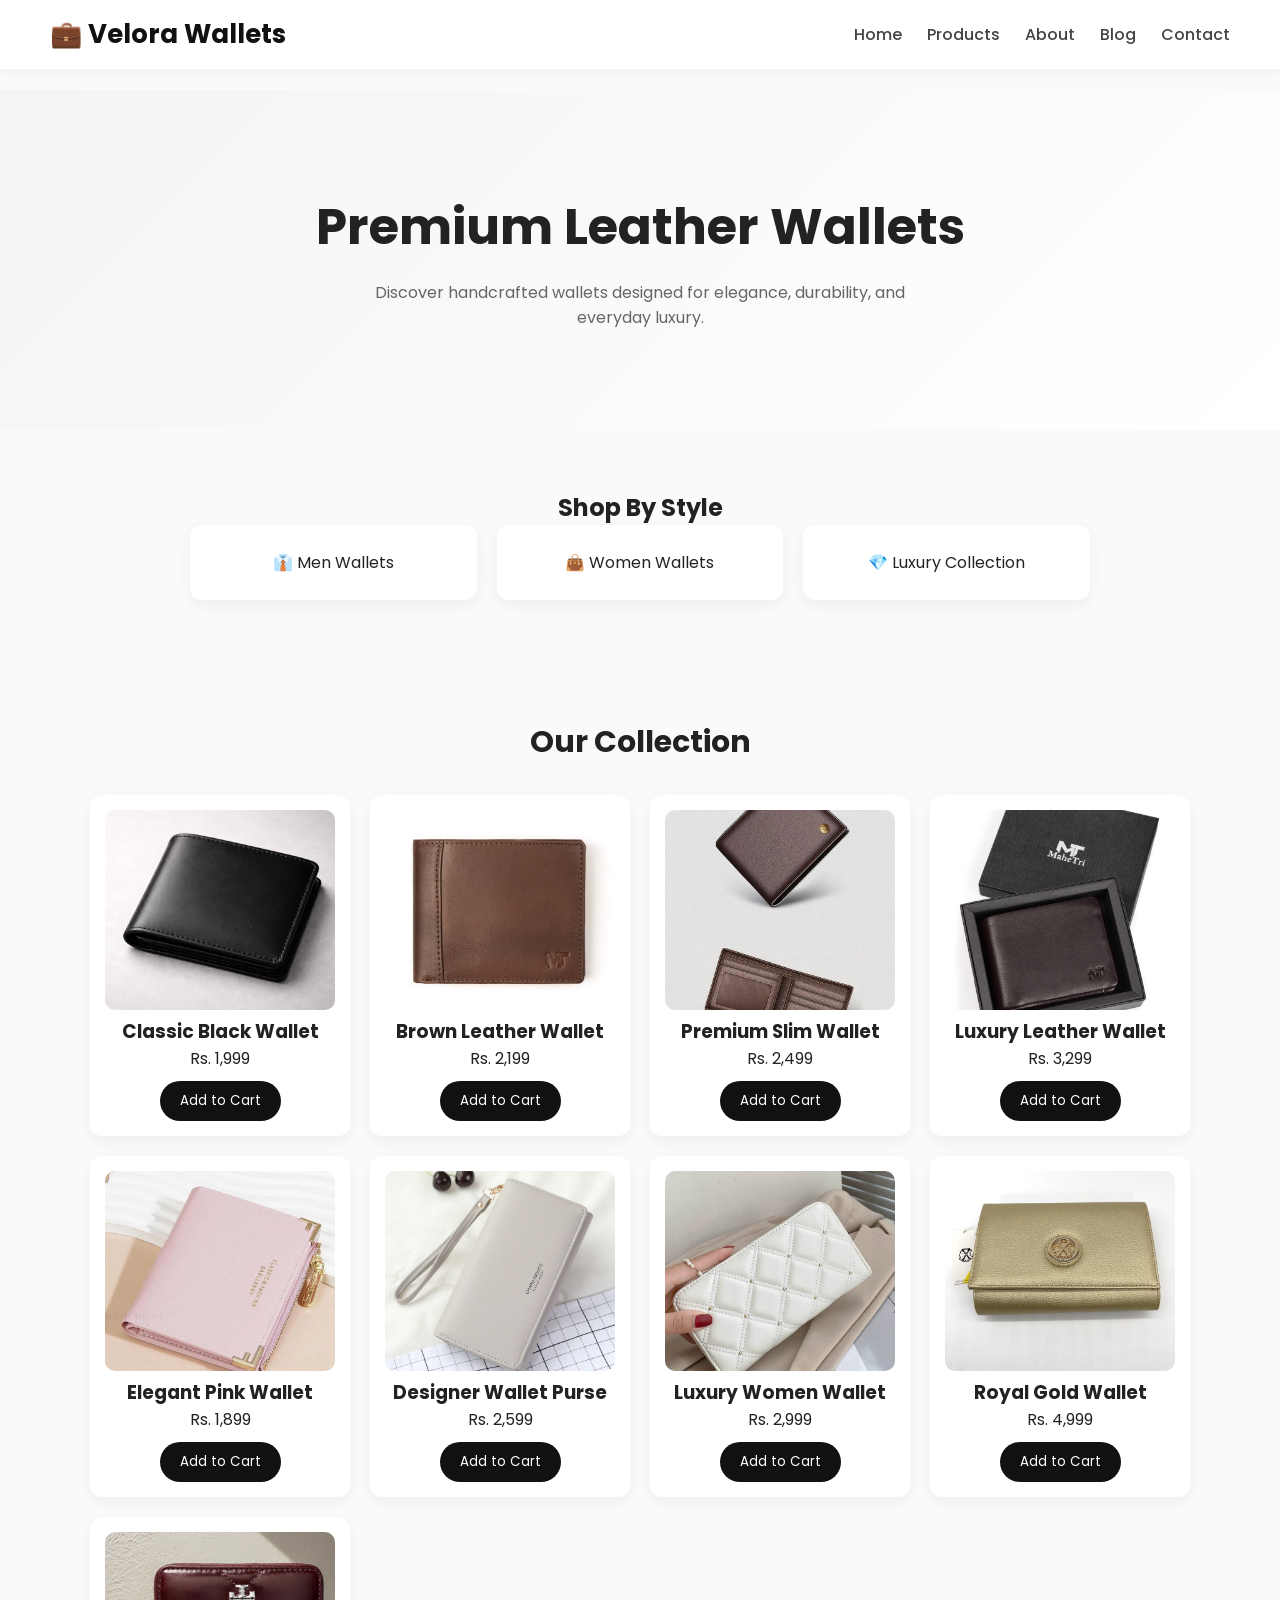
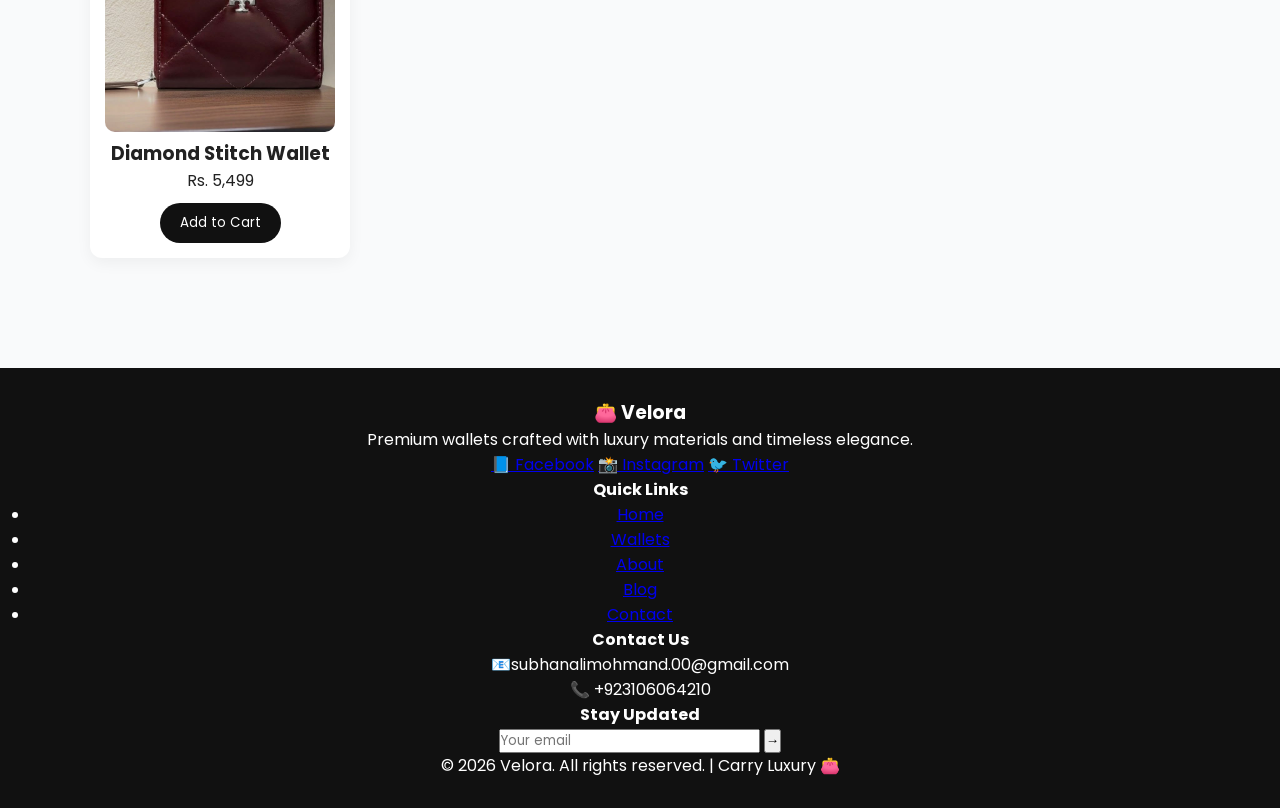
==== commit 304a5243: "Add files via upload" ====
--- a/index.html
+++ b/index.html
@@ -170,12 +170,16 @@
 <!-- NAV -->
 <header class="navbar">
   <div class="logo">💼 Velora Wallets</div>
-  <ul class="nav-links">
-    <li><a href="#">Home</a></li>
-    <li><a href="#">Men</a></li>
-    <li><a href="#">Women</a></li>
-    <li><a href="#">Luxury</a></li>
-  </ul>
+   <nav>
+    <ul class="nav-links">
+      <li><a href="index.html">Home</a></li>
+      <li><a href="products.html" class="active">Products</a></li>
+      <li><a href="about.html">About</a></li>
+      <li><a href="blog.html">Blog</a></li>
+      <li><a href="contact.html">Contact</a></li>
+    </ul>
+    
+  </nav>
 </header>
 
 <!-- HERO -->
@@ -275,9 +279,7 @@
 </section>
 
 <!-- FOOTER -->
-<footer>
-  © 2026 Velora Wallets | Premium Leather Collection
-</footer>
+
 
 <!-- SCRIPT -->
 <script>
@@ -301,7 +303,76 @@
 
   document.getElementById('products').scrollIntoView({behavior:'smooth'});
 }
-</script>
+</script><!-- FOOTER -->
+
+<footer>
+
+  <div class="footer-content">
+
+    <div class="footer-col">
+
+      <h3>👛 Velora</h3>
+
+      <p>
+        Premium wallets crafted with luxury materials and timeless elegance.
+      </p>
+
+      <div class="social-links">
+        <a href="#">📘 Facebook</a>
+        <a href="#">📸 Instagram</a>
+        <a href="#">🐦 Twitter</a>
+      </div>
+
+    </div>
+
+    <div class="footer-col">
+
+      <h4>Quick Links</h4>
+
+      <ul>
+        <li><a href="index.html">Home</a></li>
+        <li><a href="products.html">Wallets</a></li>
+        <li><a href="about.html">About</a></li>
+        <li><a href="blog.html">Blog</a></li>
+        <li><a href="contact.html">Contact</a></li>
+      </ul>
+
+    </div>
+
+    <div class="footer-col">
+
+      <h4>Contact Us</h4>
+
+      <p>📧subhanalimohmand.00@gmail.com</p>
+      <p>📞 +923106064210</p>
+
+    </div>
+
+    <div class="footer-col">
+
+      <h4>Stay Updated</h4>
+
+      <form class="footer-newsletter" onsubmit="subscribe(event)">
+
+        <input type="email" placeholder="Your email" required>
+
+        <button type="submit">→</button>
+
+      </form>
+
+    </div>
+
+  </div>
+
+  <div class="footer-bottom">
+
+    <p>
+      © 2026 Velora. All rights reserved. | Carry Luxury 👛
+    </p>
+
+  </div>
+
+</footer>
 
 </body>
 </html>
